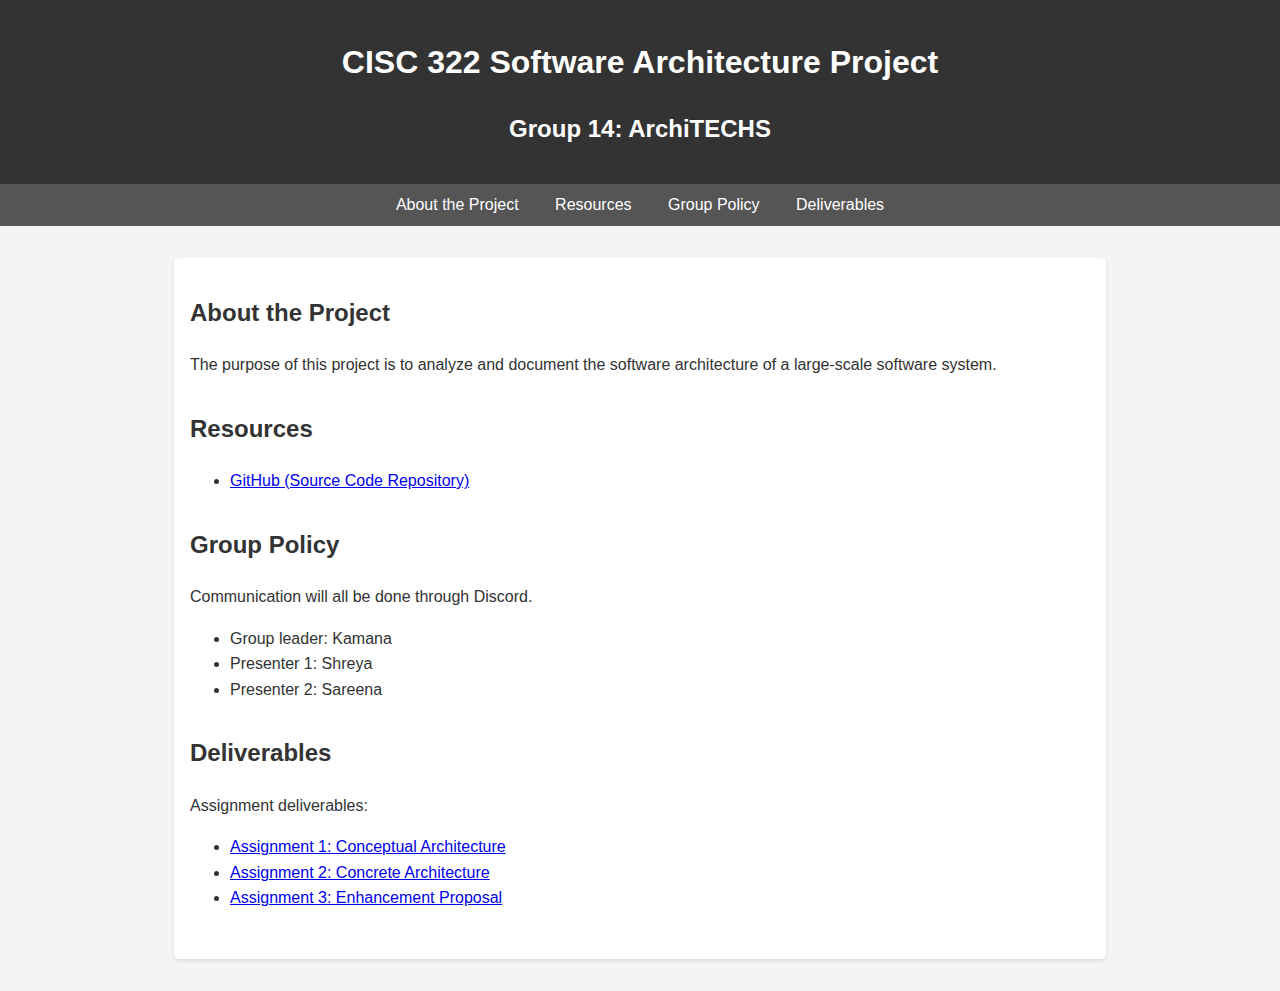
==== index.html @ abc0f069 "Update index.html" ====
<!DOCTYPE html>
<html lang="en">
  <head>
    <meta charset="UTF-8" />
    <meta name="viewport" content="width=device-width, initial-scale=1.0" />
    <title>Software Architecture Project</title>
    <link rel="stylesheet" href="styles.css" />
  </head>
  <body>
    <header>
      <h1>CISC 322 Software Architecture Project</h1>
      <h2>Group 14: ArchiTECHS</h2>
    </header>

    <nav>
      <a href="#about">About the Project</a>
      <a href="#resources">Resources</a>
      <a href="#group-policy">Group Policy</a>
      <a href="#deliverables">Deliverables</a>
    </nav>

    <main>
      <section id="about">
        <h2>About the Project</h2>
        <p>
          The purpose of this project is to analyze and document the software
          architecture of a large-scale software system.
        </p>
      </section>

      <section id="resources">
        <h2>Resources</h2>
        <ul>
          <li>
            <a href="https://github.com/jstnlii/322"
              >GitHub (Source Code Repository)</a
            >
          </li>
          <!-- <li>Books</li> -->
          <!-- <li>Tutorials</li> -->
        </ul>
      </section>

      <section id="group-policy">
        <h2>Group Policy</h2>

        <p>Communication will all be done through Discord.</p>

        <ul>
          <li>Group leader: Kamana</li>
          <li>Presenter 1: Shreya</li>
          <li>Presenter 2: Sareena</li>
        </ul>
      </section>

      <section id="deliverables">
        <h2>Deliverables</h2>
        <p>Assignment deliverables:</p>
        <ul>
          <li>
            <a href="https://jstnlii.github.io/322/A1.pdf" target="_blank">Assignment 1: Conceptual Architecture</a>
          </li>
          <li>
            <a href="assignment2.html">Assignment 2: Concrete Architecture</a>
          </li>
          <li>
            <a href="assignment3.html">Assignment 3: Enhancement Proposal</a>
          </li>
        </ul>
      </section>
    </main>
  </body>
</html>
---- styles.css ----
body {
  font-family: Arial, sans-serif;
  line-height: 1.6;
  margin: 0;
  padding: 0;
  background-color: #f4f4f4;
  color: #333;
}
header {
  background: #333;
  color: #fff;
  padding: 1rem 0;
  text-align: center;
}
nav {
  background: #555;
  color: #fff;
  padding: 0.5rem 0;
  text-align: center;
}
nav a {
  color: #fff;
  text-decoration: none;
  margin: 0 1rem;
}
nav a:hover {
  text-decoration: underline;
}
main {
  max-width: 900px;
  margin: 2rem auto;
  padding: 1rem;
  background: #fff;
  box-shadow: 0 2px 4px rgba(0, 0, 0, 0.1);
  border-radius: 5px;
}
section {
  margin-bottom: 2rem;
}
footer {
  text-align: center;
  background: #333;
  color: #fff;
  padding: 1rem 0;
}
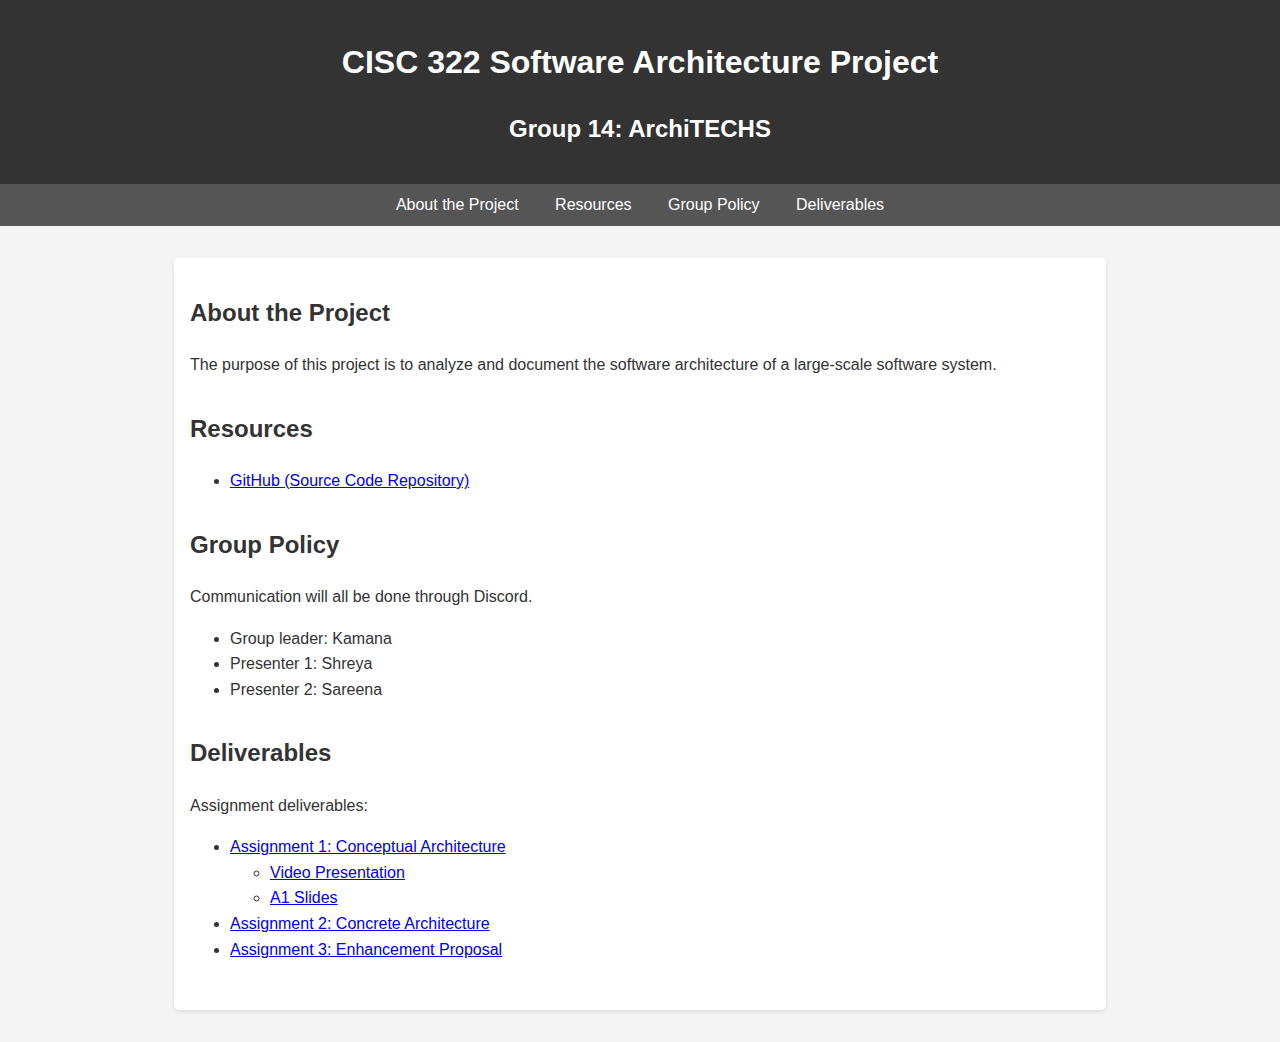
==== commit 2b3ef59c: "Update index.html" ====
--- a/index.html
+++ b/index.html
@@ -53,12 +53,20 @@
         </ul>
       </section>
 
-      <section id="deliverables">
+<section id="deliverables">
         <h2>Deliverables</h2>
         <p>Assignment deliverables:</p>
         <ul>
           <li>
             <a href="https://jstnlii.github.io/322/A1.pdf" target="_blank">Assignment 1: Conceptual Architecture</a>
+            <ul>
+              <li>
+                <a href="https://www.youtube.com/watch?v=UbunSLjdc_w" target="_blank">Video Presentation</a>
+              </li>
+              <li>
+                <a href="https://docs.google.com/presentation/d/1dWYiuQyVGmF2bPkEvo2PFP8-D6HLoZXiEzz9bYuEJmo/edit?usp=sharing" target="_blank">A1 Slides</a>
+              </li>
+            </ul>
           </li>
           <li>
             <a href="assignment2.html">Assignment 2: Concrete Architecture</a>
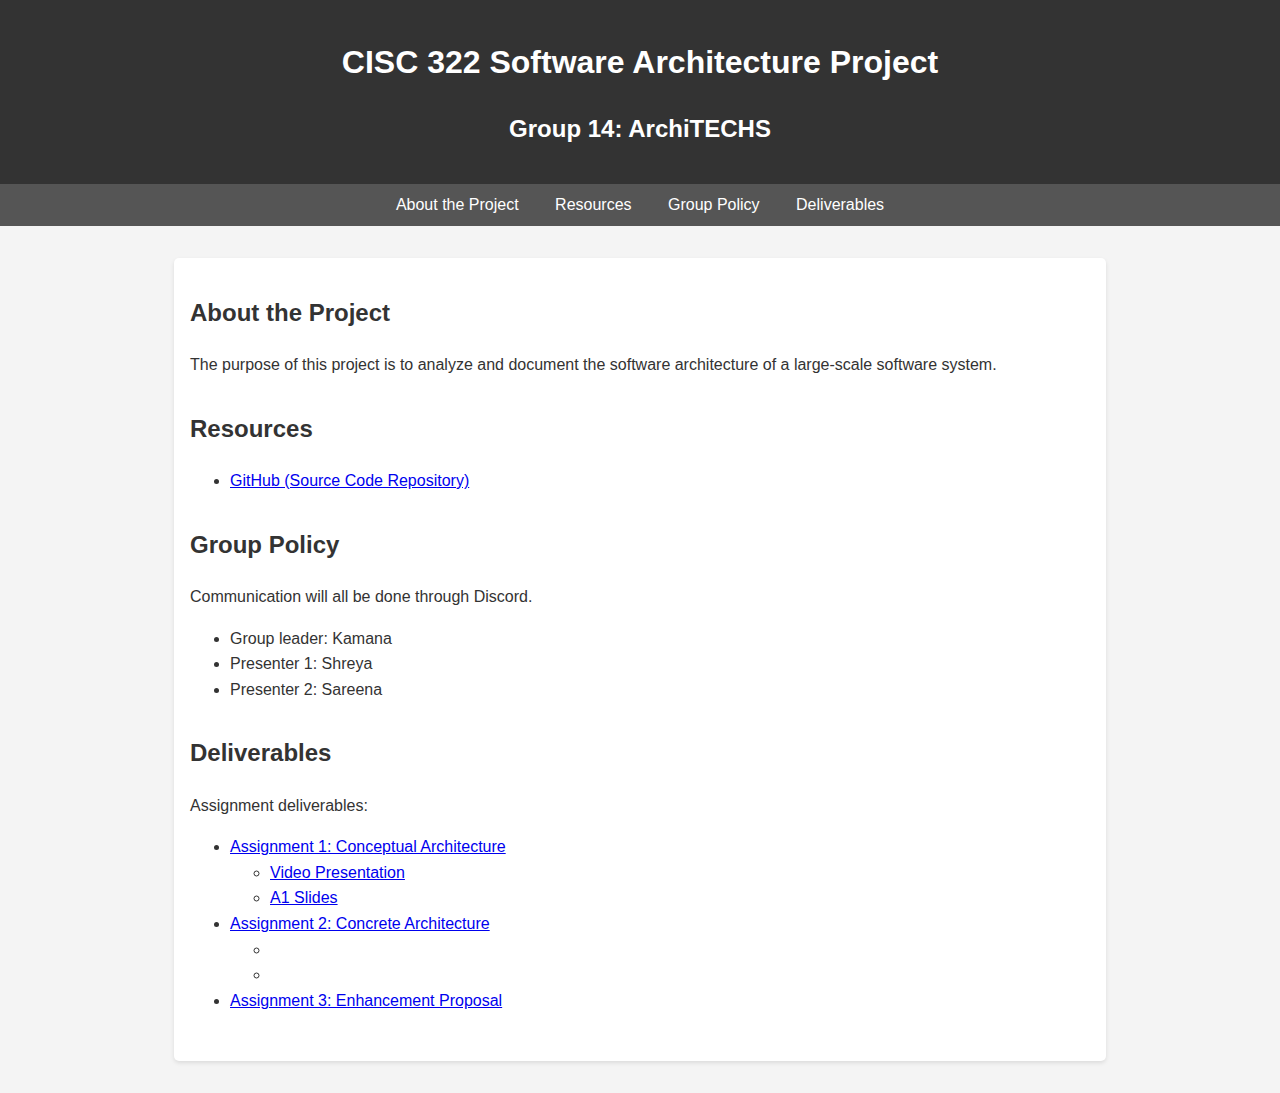
==== commit 47c72a68: "Add A2 deliverables" ====
--- a/index.html
+++ b/index.html
@@ -53,23 +53,41 @@
         </ul>
       </section>
 
-<section id="deliverables">
+      <section id="deliverables">
         <h2>Deliverables</h2>
         <p>Assignment deliverables:</p>
         <ul>
           <li>
-            <a href="https://jstnlii.github.io/322/A1.pdf" target="_blank">Assignment 1: Conceptual Architecture</a>
+            <a href="https://jstnlii.github.io/322/A1.pdf" target="_blank"
+              >Assignment 1: Conceptual Architecture</a
+            >
             <ul>
               <li>
-                <a href="https://www.youtube.com/watch?v=UbunSLjdc_w" target="_blank">Video Presentation</a>
+                <a
+                  href="https://www.youtube.com/watch?v=UbunSLjdc_w"
+                  target="_blank"
+                  >Video Presentation</a
+                >
               </li>
               <li>
-                <a href="https://docs.google.com/presentation/d/1dWYiuQyVGmF2bPkEvo2PFP8-D6HLoZXiEzz9bYuEJmo/edit?usp=sharing" target="_blank">A1 Slides</a>
+                <a
+                  href="https://docs.google.com/presentation/d/1dWYiuQyVGmF2bPkEvo2PFP8-D6HLoZXiEzz9bYuEJmo/edit?usp=sharing"
+                  target="_blank"
+                  >A1 Slides</a
+                >
               </li>
             </ul>
           </li>
           <li>
             <a href="assignment2.html">Assignment 2: Concrete Architecture</a>
+            <ul>
+              <li>
+                <!-- <a href=""target="">Video Presentation</a> -->
+              </li>
+              <li>
+                <!-- <a href="" target="_blank">A2 Slides</a> -->
+              </li>
+            </ul>
           </li>
           <li>
             <a href="assignment3.html">Assignment 3: Enhancement Proposal</a>
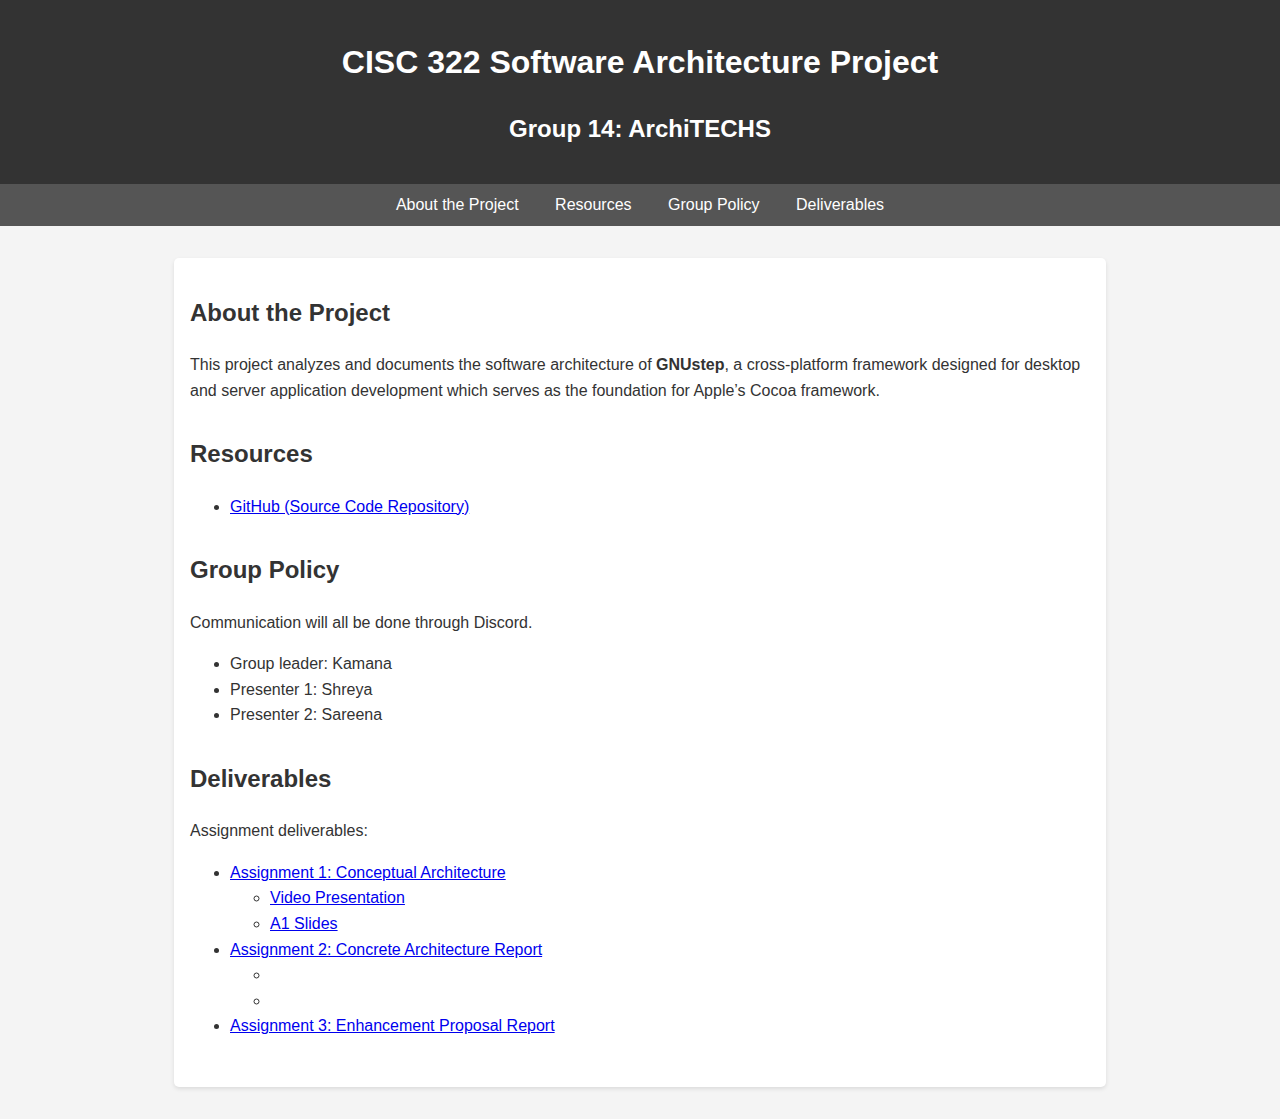
==== commit 6d74858a: "More html edits, and change download pdf to view" ====
--- a/index.html
+++ b/index.html
@@ -23,8 +23,10 @@
       <section id="about">
         <h2>About the Project</h2>
         <p>
-          The purpose of this project is to analyze and document the software
-          architecture of a large-scale software system.
+          This project analyzes and documents the software architecture of
+          <b>GNUstep</b>, a cross-platform framework designed for desktop and
+          server application development which serves as the foundation for
+          Apple’s Cocoa framework.
         </p>
       </section>
 
@@ -79,7 +81,9 @@
             </ul>
           </li>
           <li>
-            <a href="assignment2.html">Assignment 2: Concrete Architecture</a>
+            <a href="assignment2.html"
+              >Assignment 2: Concrete Architecture Report</a
+            >
             <ul>
               <li>
                 <!-- <a href=""target="">Video Presentation</a> -->
@@ -90,7 +94,9 @@
             </ul>
           </li>
           <li>
-            <a href="assignment3.html">Assignment 3: Enhancement Proposal</a>
+            <a href="assignment3.html"
+              >Assignment 3: Enhancement Proposal Report</a
+            >
           </li>
         </ul>
       </section>
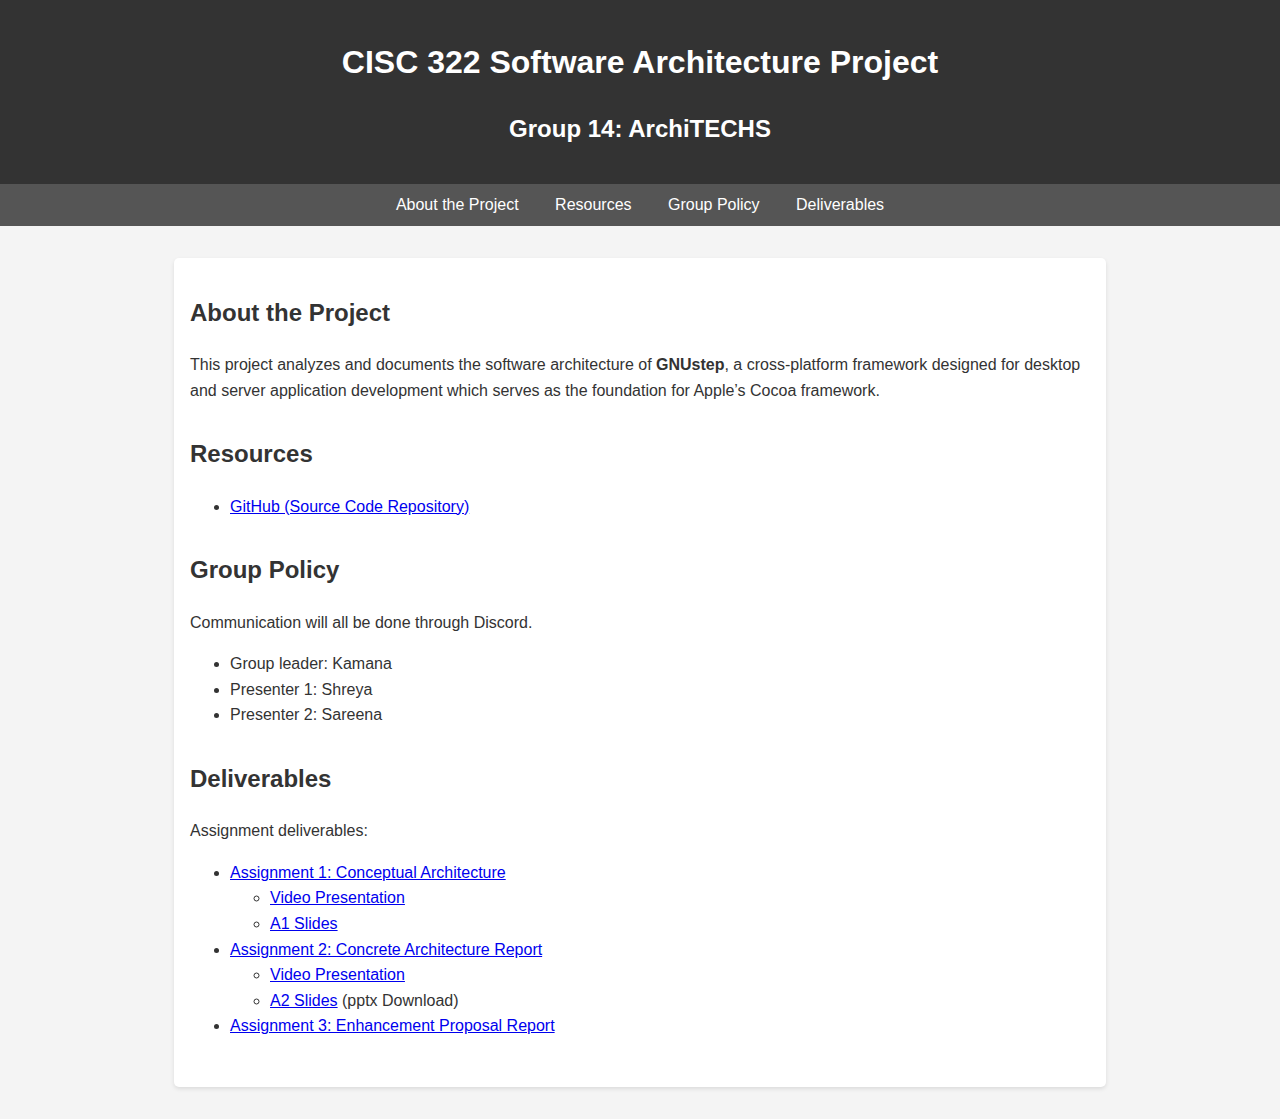
==== commit 3ee68dd3: "Add presentation link and slides" ====
--- a/index.html
+++ b/index.html
@@ -81,15 +81,20 @@
             </ul>
           </li>
           <li>
-            <a href="assignment2.html"
+            <a href="https://jstnlii.github.io/322/A2.pdf" target="_blank"
               >Assignment 2: Concrete Architecture Report</a
             >
             <ul>
               <li>
-                <!-- <a href=""target="">Video Presentation</a> -->
+                <a href="https://www.youtube.com/watch?v=aGMgzn9B5Vk" target=""
+                  >Video Presentation</a
+                >
               </li>
               <li>
-                <!-- <a href="" target="_blank">A2 Slides</a> -->
+                <a href="CISC 322 A2 Presentation.pptx" target="_blank"
+                  >A2 Slides</a
+                >
+                (pptx Download)
               </li>
             </ul>
           </li>
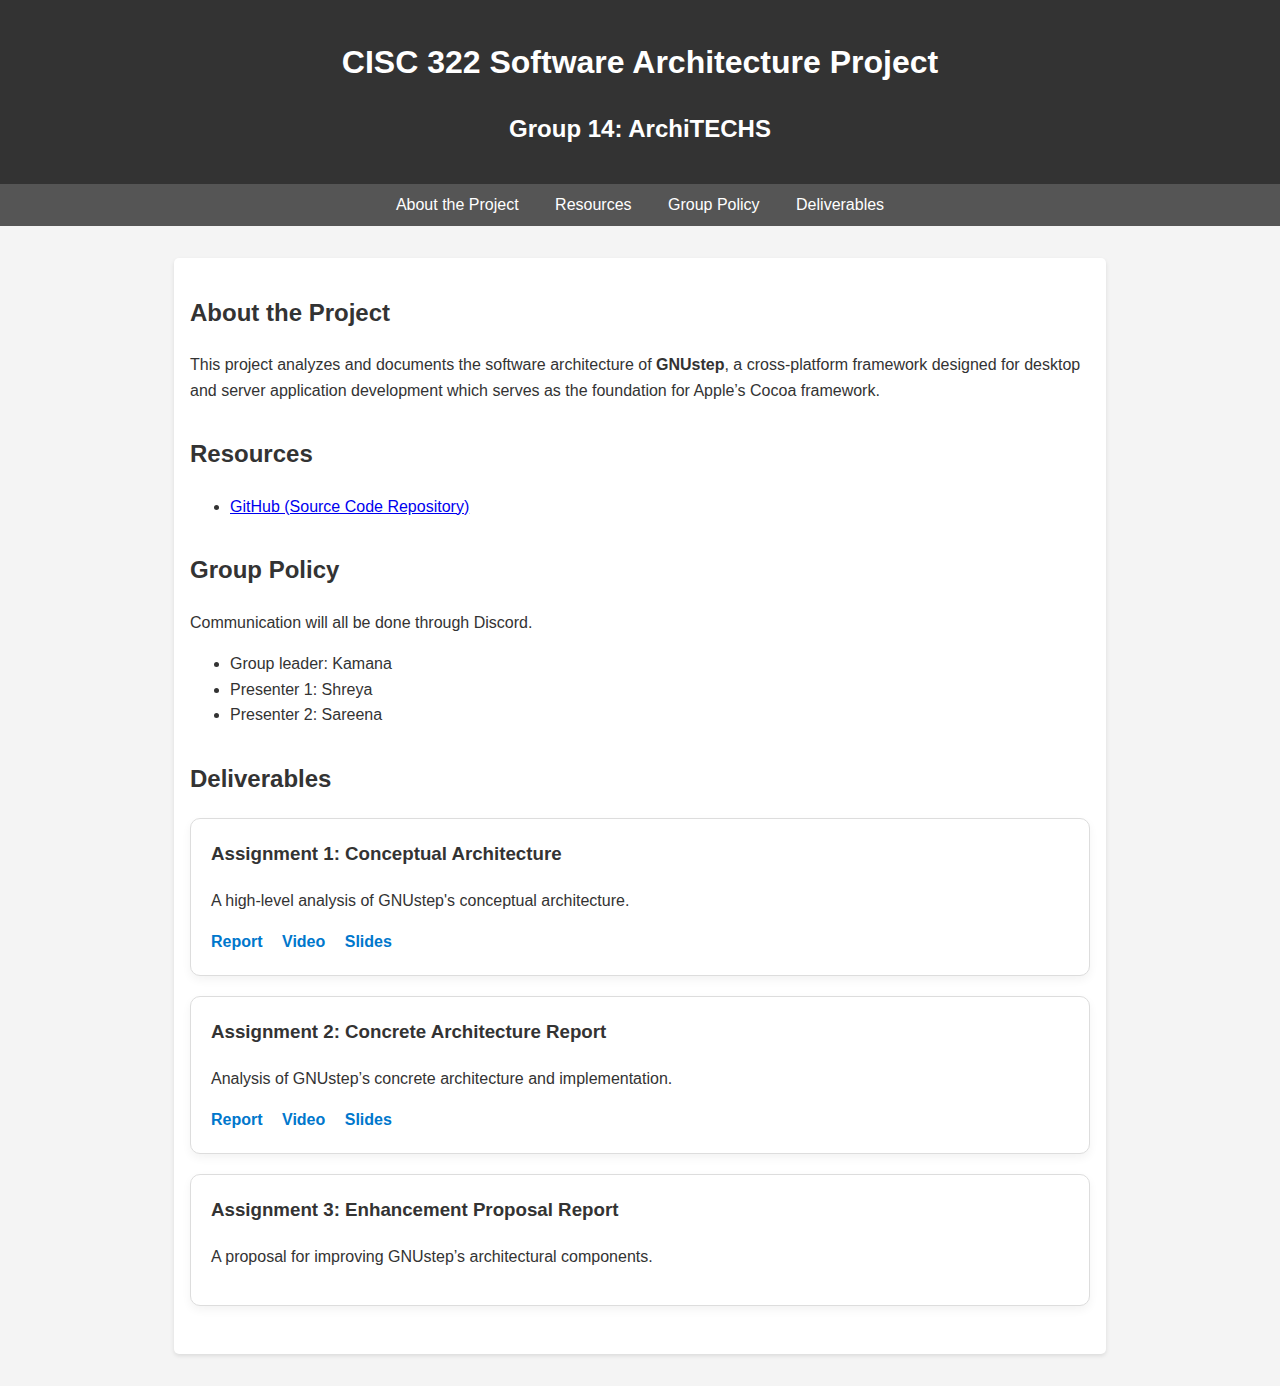
==== commit 11cbef6e: "Update website" ====
--- a/index.html
+++ b/index.html
@@ -5,6 +5,10 @@
     <meta name="viewport" content="width=device-width, initial-scale=1.0" />
     <title>Software Architecture Project</title>
     <link rel="stylesheet" href="styles.css" />
+    <link
+      href="https://fonts.googleapis.com/css2?family=Inter&display=swap"
+      rel="stylesheet"
+    />
   </head>
   <body>
     <header>
@@ -38,8 +42,6 @@
               >GitHub (Source Code Repository)</a
             >
           </li>
-          <!-- <li>Books</li> -->
-          <!-- <li>Tutorials</li> -->
         </ul>
       </section>
 
@@ -57,53 +59,57 @@
 
       <section id="deliverables">
         <h2>Deliverables</h2>
-        <p>Assignment deliverables:</p>
-        <ul>
-          <li>
-            <a href="https://jstnlii.github.io/322/A1.pdf" target="_blank"
-              >Assignment 1: Conceptual Architecture</a
-            >
-            <ul>
-              <li>
-                <a
-                  href="https://www.youtube.com/watch?v=UbunSLjdc_w"
-                  target="_blank"
-                  >Video Presentation</a
-                >
-              </li>
-              <li>
-                <a
-                  href="https://docs.google.com/presentation/d/1dWYiuQyVGmF2bPkEvo2PFP8-D6HLoZXiEzz9bYuEJmo/edit?usp=sharing"
-                  target="_blank"
-                  >A1 Slides</a
-                >
-              </li>
-            </ul>
-          </li>
-          <li>
-            <a href="https://jstnlii.github.io/322/A2.pdf" target="_blank"
-              >Assignment 2: Concrete Architecture Report</a
-            >
-            <ul>
-              <li>
-                <a href="https://www.youtube.com/watch?v=aGMgzn9B5Vk" target=""
-                  >Video Presentation</a
-                >
-              </li>
-              <li>
-                <a href="CISC 322 A2 Presentation.pptx" target="_blank"
-                  >A2 Slides</a
-                >
-                (pptx Download)
-              </li>
-            </ul>
-          </li>
-          <li>
-            <a href="assignment3.html"
-              >Assignment 3: Enhancement Proposal Report</a
-            >
-          </li>
-        </ul>
+        <div class="projects-container">
+          <div class="project-card">
+            <h3>Assignment 1: Conceptual Architecture</h3>
+            <p>A high-level analysis of GNUstep's conceptual architecture.</p>
+            <div class="project-links">
+              <a href="https://jstnlii.github.io/322/A1.pdf" target="_blank"
+                >Report</a
+              >
+              <a
+                href="https://www.youtube.com/watch?v=UbunSLjdc_w"
+                target="_blank"
+                >Video</a
+              >
+              <a
+                href="https://docs.google.com/presentation/d/1dWYiuQyVGmF2bPkEvo2PFP8-D6HLoZXiEzz9bYuEJmo/edit?usp=sharing"
+                target="_blank"
+                >Slides</a
+              >
+            </div>
+          </div>
+
+          <div class="project-card">
+            <h3>Assignment 2: Concrete Architecture Report</h3>
+            <p>
+              Analysis of GNUstep’s concrete architecture and implementation.
+            </p>
+            <div class="project-links">
+              <a href="https://jstnlii.github.io/322/A2.pdf" target="_blank"
+                >Report</a
+              >
+              <a
+                href="https://www.youtube.com/watch?v=aGMgzn9B5Vk"
+                target="_blank"
+                >Video</a
+              >
+              <a href="CISC 322 A2 Presentation.pptx" target="_blank">Slides</a>
+            </div>
+          </div>
+
+          <div class="project-card">
+            <h3>Assignment 3: Enhancement Proposal Report</h3>
+            <p>A proposal for improving GNUstep’s architectural components.</p>
+            <div class="project-links">
+              <!-- <a href="https://jstnlii.github.io/322/A3.pdf" target="_blank"
+                >Report</a
+              >
+              <a href="" target="_blank">Video</a>
+              <a href="" target="_blank">Slides</a> -->
+            </div>
+          </div>
+        </div>
       </section>
     </main>
   </body>
--- a/styles.css
+++ b/styles.css
@@ -43,3 +43,37 @@
   color: #fff;
   padding: 1rem 0;
 }
+
+.projects-container {
+  display: flex;
+  flex-direction: column;
+  gap: 20px;
+}
+
+.project-card {
+  background-color: #ffffff;
+  border: 1px solid #ddd;
+  border-radius: 10px;
+  padding: 20px;
+  box-shadow: 0 4px 10px rgba(0, 0, 0, 0.05);
+  transition: transform 0.2s ease;
+}
+
+.project-card h3 {
+  margin-top: 0;
+}
+
+.project-card:hover {
+  transform: translateY(-2px);
+}
+
+.project-links a {
+  margin-right: 15px;
+  text-decoration: none;
+  color: #0077cc;
+  font-weight: bold;
+}
+
+.project-links a:hover {
+  text-decoration: underline;
+}
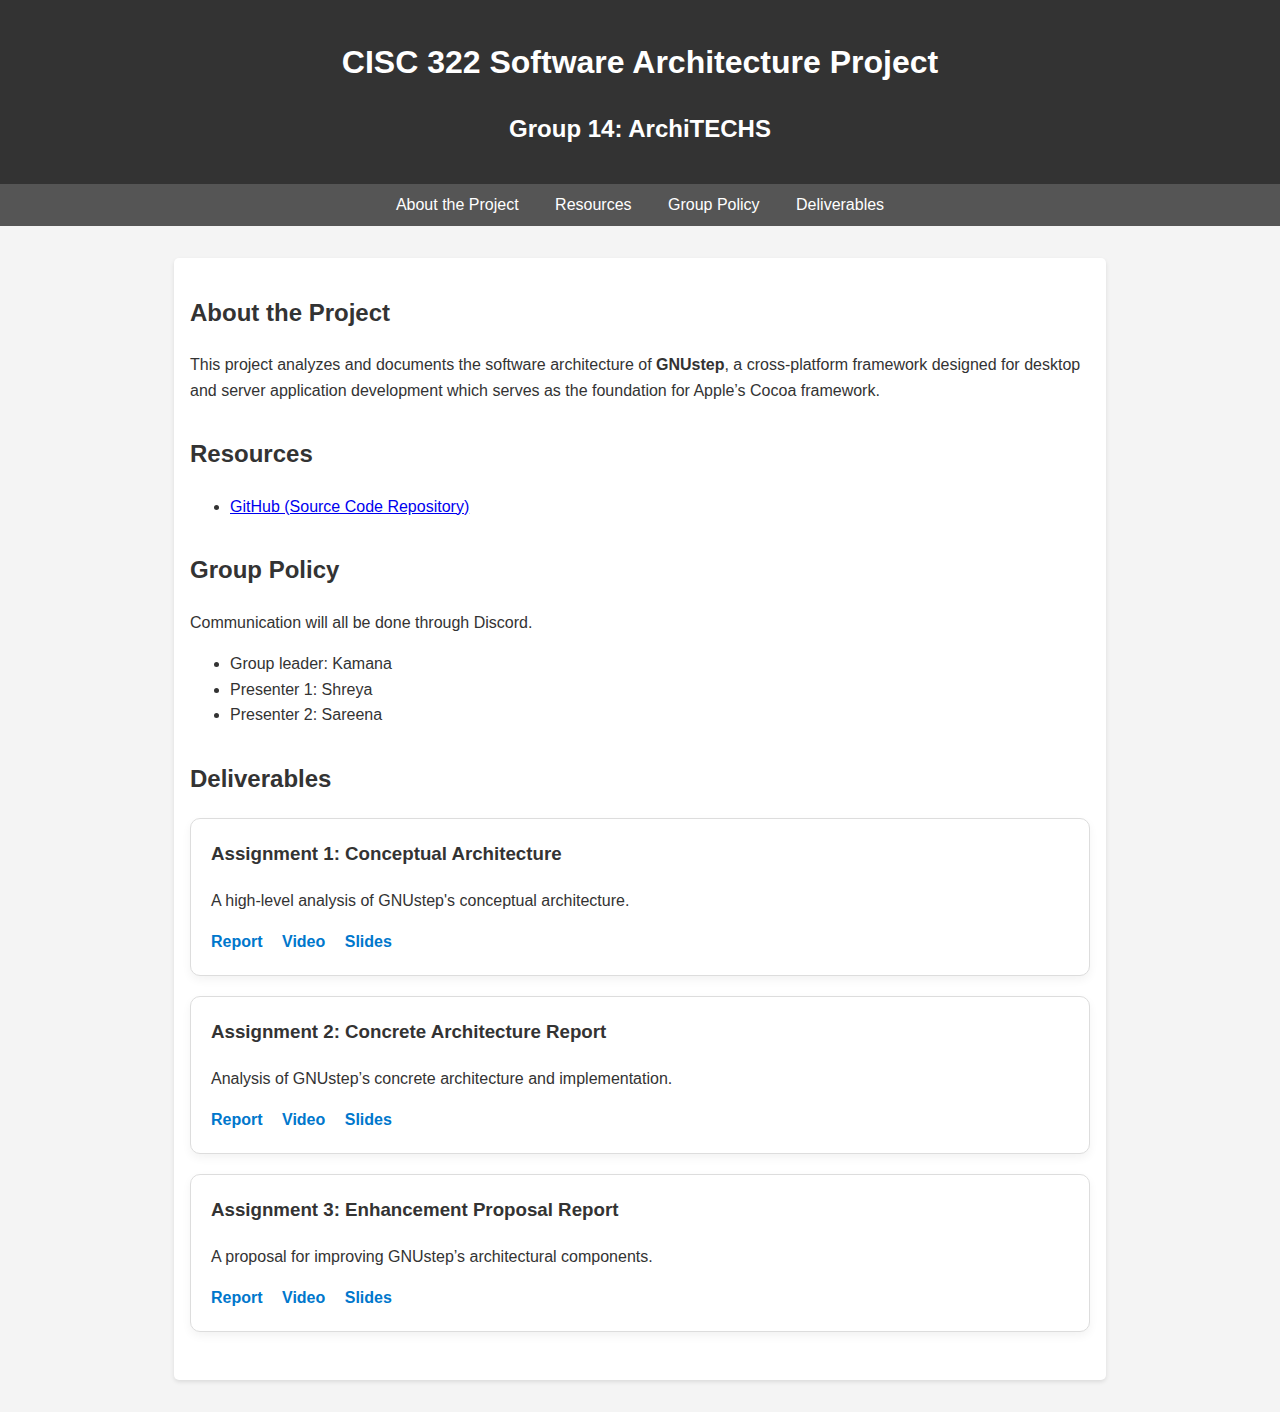
==== commit 6fa70814: "Add a3 deliverables" ====
--- a/index.html
+++ b/index.html
@@ -102,11 +102,16 @@
             <h3>Assignment 3: Enhancement Proposal Report</h3>
             <p>A proposal for improving GNUstep’s architectural components.</p>
             <div class="project-links">
-              <!-- <a href="https://jstnlii.github.io/322/A3.pdf" target="_blank"
+              <a href="https://jstnlii.github.io/322/A3.pdf" target="_blank"
                 >Report</a
               >
-              <a href="" target="_blank">Video</a>
-              <a href="" target="_blank">Slides</a> -->
+              <a
+                href="https://www.youtube.com/watch?v=RyQNtijB3hI"
+                target="_blank"
+                >Video</a
+              >
+
+              <a href="CISC 322 A3 Presentation.pptx" target="_blank">Slides</a>
             </div>
           </div>
         </div>
